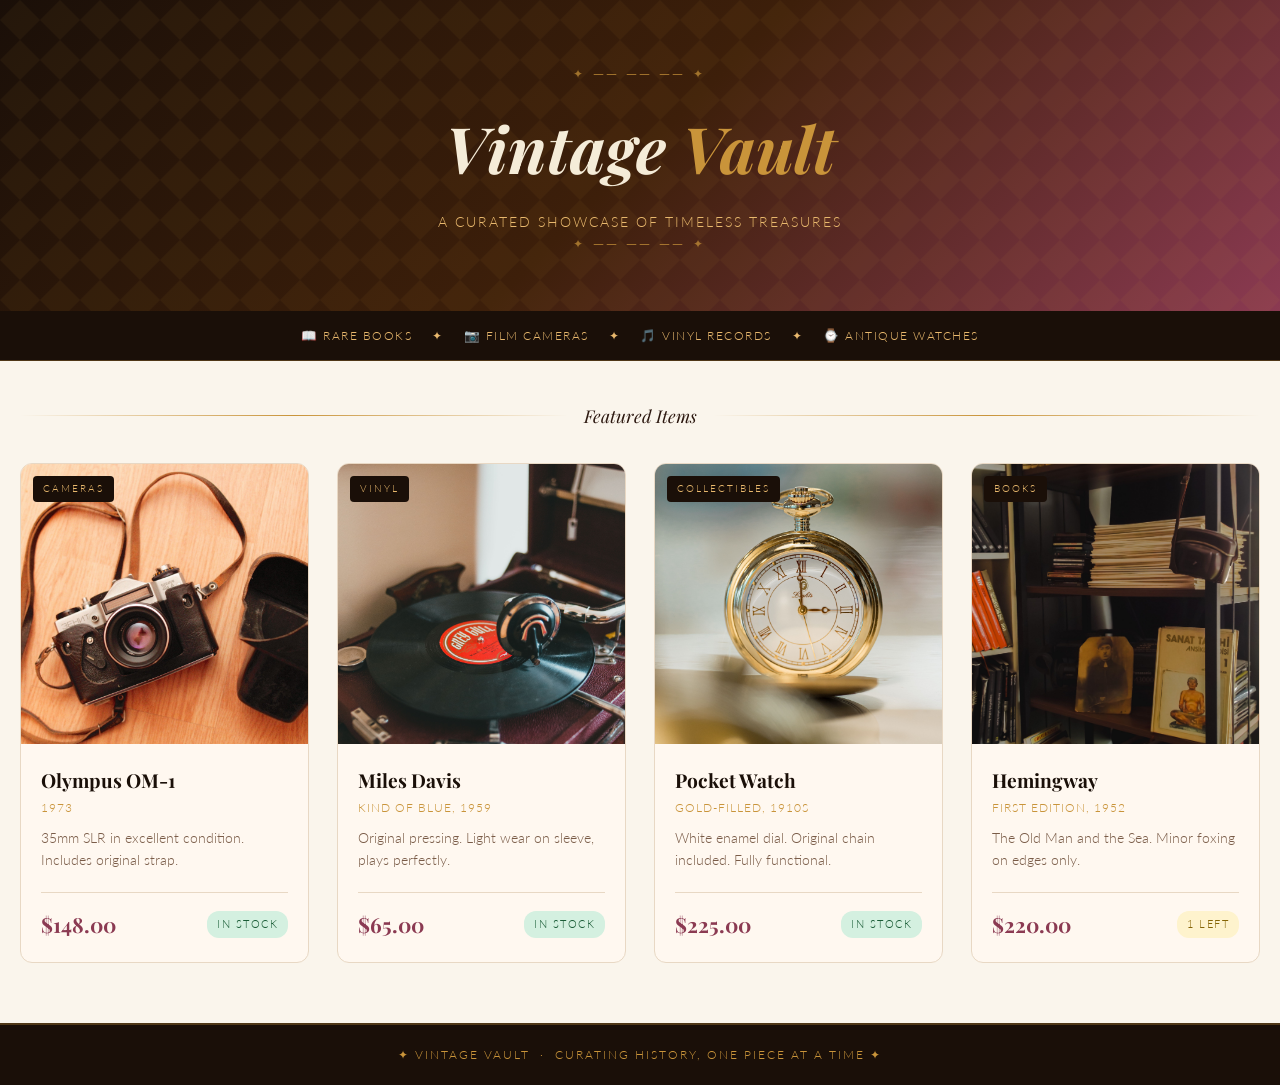
==== docs/vintage_site/index.html @ a8219ee0 "add changes made in the docs folder for github pages" ====
<!DOCTYPE html>
<html lang="en">
<head>
<meta charset="UTF-8">
<meta name="viewport" content="width=device-width, initial-scale=1.0">
<title>Vintage Vault — Curated Collection</title>
<link href="https://fonts.googleapis.com/css2?family=Playfair+Display:ital,wght@0,400;0,700;1,400&family=Lato:wght@300;400;700&display=swap" rel="stylesheet">
<link rel="stylesheet" href="css/style.css">
</head>
<body>

<!-- HEADER -->
<header class="showcase-header">
    <div class="header-ornament">✦ ── ── ── ✦</div>
    <h1>Vintage <span>Vault</span></h1>
    <p>A curated showcase of timeless treasures</p>
    <div class="header-ornament">✦ ── ── ── ✦</div>
</header>

<!-- INTRO BAND -->
<div class="intro-band">
    <span>📖 Rare Books</span>
    <span>✦</span>
    <span>📷 Film Cameras</span>
    <span>✦</span>
    <span>🎵 Vinyl Records</span>
    <span>✦</span>
    <span>⌚ Antique Watches</span>
</div>

<!-- PRODUCT GRID -->
<main class="showcase-wrapper">

    <div class="section-title">
        <span class="line"></span>
        <span class="label">Featured Items</span>
        <span class="line"></span>
    </div>

    <div class="product-grid">

        <article class="product-card">
            <div class="product-img-wrap">
                <img src="images/camera.jpg"
                     alt="Olympus OM-1 vintage camera 1973"
                     class="product-img">
                <div class="product-overlay">
                    <a href="camera.html" class="overlay-text">View Item</a>
                          </div>
                <span class="product-tag">Cameras</span>
            </div>
            <div class="product-body">
                <h2 class="product-name">Olympus OM-1</h2>
                <p class="product-year">1973</p>
                <p class="product-desc">
                    35mm SLR in excellent condition.
                    Includes original strap.
                </p>
                <div class="product-footer">
                    <span class="product-price">$148.00</span>
                    <span class="product-stock in-stock">In Stock</span>
                </div>
            </div>
        </article>

        <article class="product-card">
            <div class="product-img-wrap">
                <img src="images/vinyl.jpg"
                     alt="Miles Davis Kind of Blue vinyl record"
                     class="product-img">
                <div class="product-overlay">
                    <a href="vinyl.html" class="overlay-text">View Item</a>
                              </div>
                <span class="product-tag">Vinyl</span>
            </div>
            <div class="product-body">
                <h2 class="product-name">Miles Davis</h2>
                <p class="product-year">Kind of Blue, 1959</p>
                <p class="product-desc">
                    Original pressing. Light wear on
                    sleeve, plays perfectly.
                </p>
                <div class="product-footer">
                    <span class="product-price">$65.00</span>
                    <span class="product-stock in-stock">In Stock</span>
                </div>
            </div>
        </article>

        <article class="product-card">
            <div class="product-img-wrap">
                <img src="images/watch.jpg"
                     alt="Antique gold pocket watch 1910s"
                     class="product-img">
                <div class="product-overlay">
                    <a href="watch.html" class="overlay-text">View Item</a>
</div>
                <span class="product-tag">Collectibles</span>
            </div>
            <div class="product-body">
                <h2 class="product-name">Pocket Watch</h2>
                <p class="product-year">Gold-filled, 1910s</p>
                <p class="product-desc">
                    White enamel dial. Original chain
                    included. Fully functional.
                </p>
                <div class="product-footer">
                    <span class="product-price">$225.00</span>
                    <span class="product-stock in-stock">In Stock</span>
                </div>
            </div>
        </article>

        <article class="product-card">
            <div class="product-img-wrap">
                <img src="images/book.jpg"
                     alt="Hemingway Old Man and the Sea first edition"
                     class="product-img">
                <div class="product-overlay">
                     <a href="book.html" class="overlay-text">View Item</a>
</div>
                <span class="product-tag">Books</span>
            </div>
            <div class="product-body">
                <h2 class="product-name">Hemingway</h2>
                <p class="product-year">First Edition, 1952</p>
                <p class="product-desc">
                    The Old Man and the Sea.
                    Minor foxing on edges only.
                </p>
                <div class="product-footer">
                    <span class="product-price">$220.00</span>
                    <span class="product-stock low-stock">1 Left</span>
                </div>
            </div>
        </article>

    </div>

</main>

<!-- FOOTER -->
<footer class="showcase-footer">
    <p>✦ Vintage Vault &nbsp;·&nbsp; Curating history, one piece at a time ✦</p>
</footer>

</body>
</html>
---- docs/vintage_site/css/style.css ----
/* ═══════════════════════════════════════════════
   TASK 2 — RESPONSIVE PRODUCT SHOWCASE
   Mobile-first. Breakpoints at 768px and 1024px.
   CSS Grid for product layout.
═══════════════════════════════════════════════ */

:root {
    --cream:    #faf5ec;
    --dark:     #1a0f08;
    --gold:     #c9943a;
    --gold2:    #e8b86d;
    --rose:     #8b3a52;
    --teal:     #2d6a6a;
    --text:     #2c1810;
    --muted:    #7a5c48;
    --card-bg:  #fff8f0;
    --border:   #e8d8c4;
}

*, *::before, *::after { box-sizing: border-box; margin: 0; padding: 0; }

body {
    background: var(--cream);
    color: var(--text);
    font-family: 'Lato', sans-serif;
    font-weight: 300;
    line-height: 1.7;
}

h1, h2 { font-family: 'Playfair Display', serif; }

/* ── HEADER ── */
.showcase-header {
    background: linear-gradient(
        135deg,
        #1a0f08 0%,
        #3d1f0a 50%,
        #8b3a52 100%
    );
    text-align: center;
    padding: 48px 24px 40px;
    position: relative;
    overflow: hidden;
}

.showcase-header::before {
    content: '';
    position: absolute;
    inset: 0;
    background: url("data:image/svg+xml,%3Csvg width='40' height='40' viewBox='0 0 40 40' xmlns='http://www.w3.org/2000/svg'%3E%3Cg fill='%23c9943a' fill-opacity='0.06'%3E%3Cpath d='M20 0L40 20L20 40L0 20z'/%3E%3C/g%3E%3C/svg%3E");
    pointer-events: none;
}

.showcase-header h1 {
    font-size: 2.6rem;
    color: #f5ecd8;
    font-style: italic;
    margin: 10px 0 8px;
    position: relative;
}

.showcase-header h1 span { color: var(--gold); }

.showcase-header p {
    color: var(--gold2);
    font-size: 0.85rem;
    letter-spacing: 2px;
    text-transform: uppercase;
    position: relative;
}

.header-ornament {
    color: var(--gold);
    font-size: 0.75rem;
    letter-spacing: 4px;
    opacity: 0.7;
    position: relative;
}

/* ── INTRO BAND ── */
.intro-band {
    background: var(--dark);
    display: flex;
    align-items: center;
    justify-content: center;
    flex-wrap: wrap;
    gap: 12px 20px;
    padding: 14px 24px;
    font-size: 0.78rem;
    letter-spacing: 1.5px;
    color: var(--gold2);
    text-transform: uppercase;
    border-bottom: 1px solid rgba(201,148,58,0.3);
}

/* ── WRAPPER ── */
.showcase-wrapper {
    max-width: 1280px;
    margin: 0 auto;
    padding: 40px 20px 60px;
}

/* ── SECTION TITLE ── */
.section-title {
    display: flex;
    align-items: center;
    gap: 16px;
    margin-bottom: 32px;
}

.section-title .line {
    flex: 1;
    height: 1px;
    background: linear-gradient(90deg, transparent, var(--gold), transparent);
}

.section-title .label {
    font-family: 'Playfair Display', serif;
    font-style: italic;
    font-size: 1.1rem;
    color: var(--text);
    white-space: nowrap;
}

/* ── PRODUCT GRID — Mobile: 1 column ── */
.product-grid {
    display: grid;
    grid-template-columns: 1fr;
    gap: 24px;
}

/* ── PRODUCT CARD ── */
.product-card {
    background: var(--card-bg);
    border: 1px solid var(--border);
    border-radius: 12px;
    overflow: hidden;
    transition: transform 0.3s ease, box-shadow 0.3s ease;
    position: relative;
}

.product-card:hover {
    transform: translateY(-6px);
    box-shadow:
        0 12px 40px rgba(139,58,82,0.15),
        0 4px 12px rgba(0,0,0,0.08);
}

/* Image container with hover overlay */
.product-img-wrap {
    position: relative;
    overflow: hidden;
}

.product-img {
    width: 100%;
    height: 240px;
    object-fit: cover;
    display: block;
    transition: transform 0.5s ease;
}

.product-card:hover .product-img {
    transform: scale(1.06);
}

.product-overlay {
    position: absolute;
    inset: 0;
    background: rgba(26,15,8,0.55);
    display: flex;
    align-items: center;
    justify-content: center;
    opacity: 0;
    transition: opacity 0.3s ease;
}

.product-card:hover .product-overlay { opacity: 1; }

.overlay-text {
    color: var(--gold2);
    font-size: 0.78rem;
    letter-spacing: 3px;
    text-transform: uppercase;
    border: 1px solid var(--gold);
    padding: 8px 20px;
    border-radius: 20px;
}

/* Category tag */
.product-tag {
    position: absolute;
    top: 12px;
    left: 12px;
    background: var(--dark);
    color: var(--gold2);
    font-size: 0.65rem;
    letter-spacing: 2px;
    text-transform: uppercase;
    padding: 4px 10px;
    border-radius: 4px;
    z-index: 2;
}

/* Card body */
.product-body { padding: 20px; }

.product-name {
    font-size: 1.2rem;
    color: var(--dark);
    margin-bottom: 2px;
}

.product-year {
    font-size: 0.72rem;
    color: var(--gold);
    letter-spacing: 1px;
    text-transform: uppercase;
    margin-bottom: 10px;
}

.product-desc {
    font-size: 0.85rem;
    color: var(--muted);
    line-height: 1.6;
    margin-bottom: 16px;
    min-height: 48px;
}

.product-footer {
    display: flex;
    align-items: center;
    justify-content: space-between;
    border-top: 1px solid var(--border);
    padding-top: 14px;
}

.product-price {
    font-family: 'Playfair Display', serif;
    font-size: 1.3rem;
    color: var(--rose);
    font-weight: 700;
}

.product-stock {
    font-size: 0.68rem;
    letter-spacing: 1.5px;
    text-transform: uppercase;
    padding: 4px 10px;
    border-radius: 12px;
}

.in-stock  { background: #d4f0e0; color: #1a5c36; }
.low-stock { background: #fef3cd; color: #856404; }

/* ── FOOTER ── */
.showcase-footer {
    background: var(--dark);
    text-align: center;
    padding: 20px;
    font-size: 0.72rem;
    letter-spacing: 2px;
    color: var(--gold);
    text-transform: uppercase;
    border-top: 2px solid rgba(201,148,58,0.3);
}

/* ════════════════════════════════════
   BREAKPOINT 1 — TABLET — 768px
   2 columns
════════════════════════════════════ */
@media (min-width: 768px) {

    .showcase-header h1 { font-size: 3.4rem; }

    .product-grid {
        grid-template-columns: repeat(2, 1fr);
    }

    .product-img { height: 260px; }
}

/* ════════════════════════════════════
   BREAKPOINT 2 — DESKTOP — 1024px
   4 columns
════════════════════════════════════ */
@media (min-width: 1024px) {

    .showcase-header { padding: 64px 24px 56px; }
    .showcase-header h1 { font-size: 4rem; }

    .product-grid {
        grid-template-columns: repeat(4, 1fr);
        gap: 28px;
    }

    .product-img { height: 280px; }
}
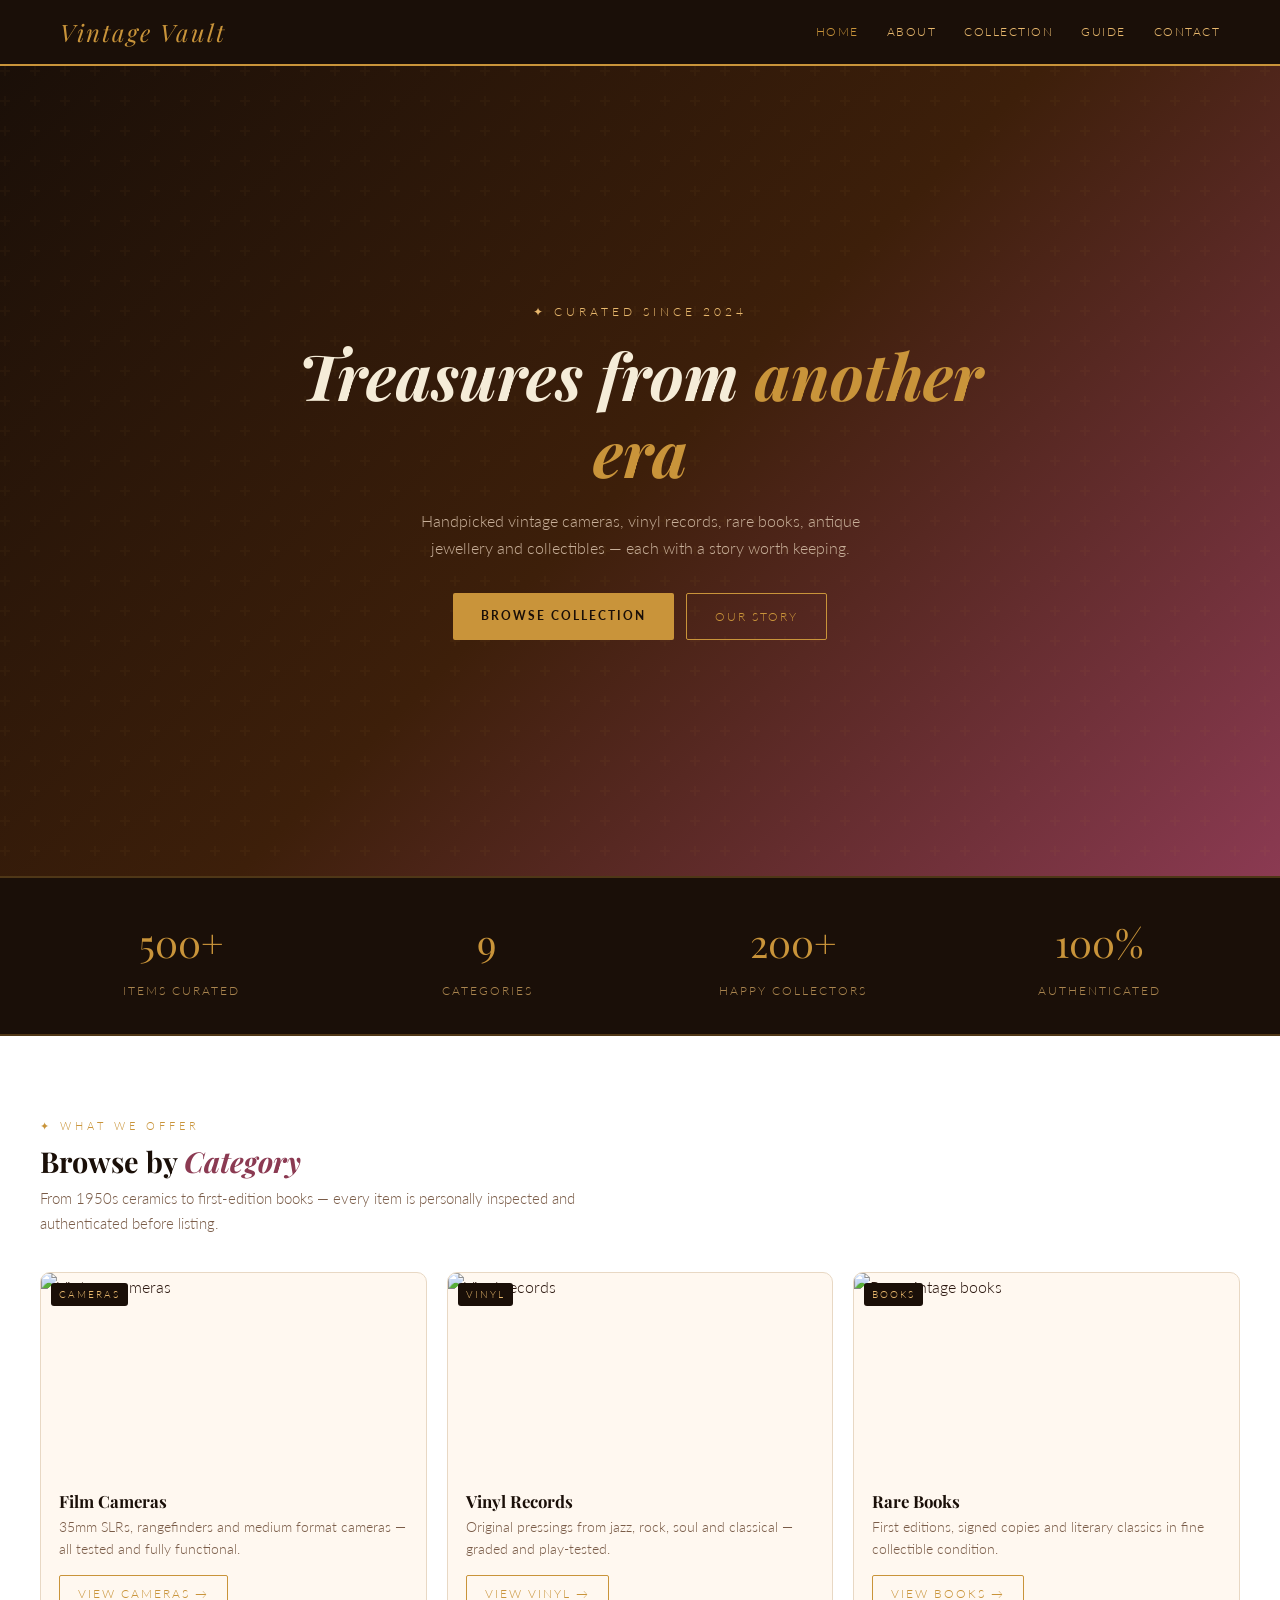
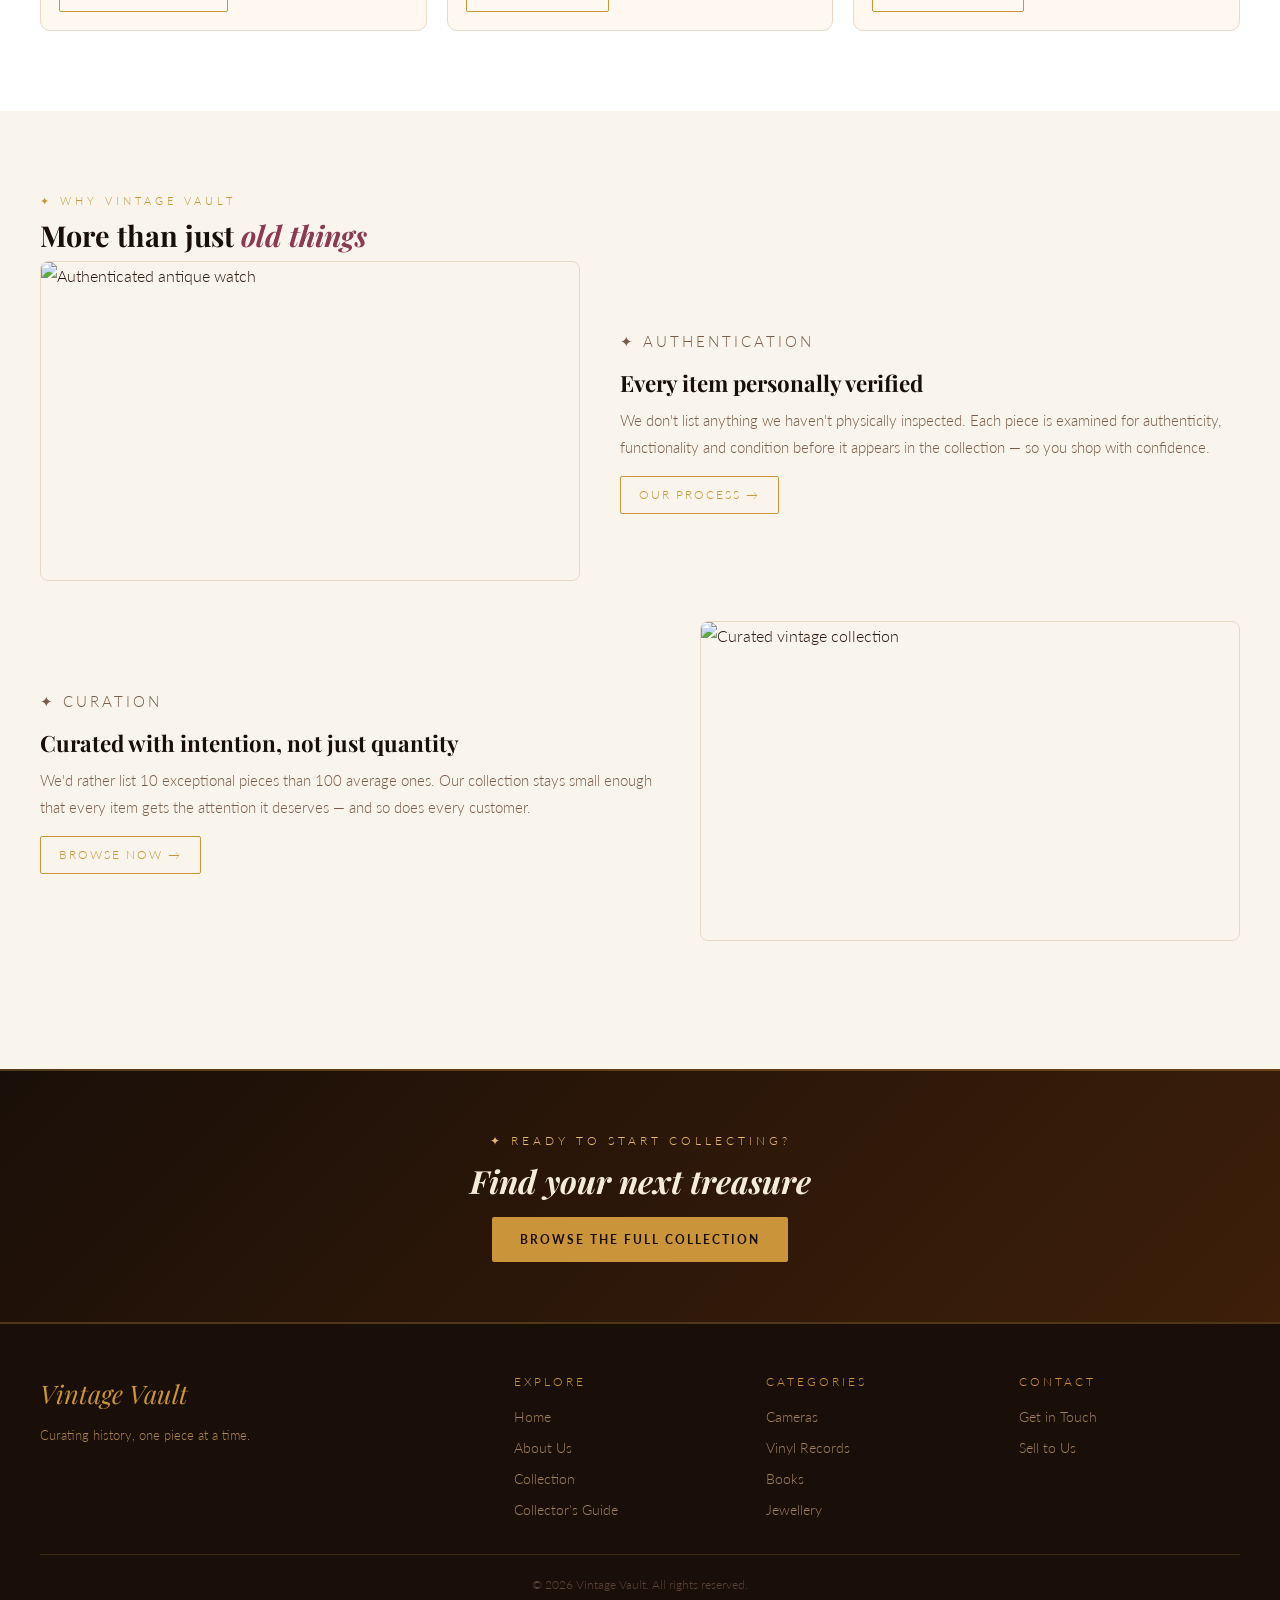
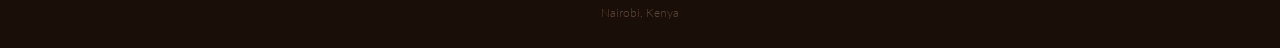
==== commit 80cf367d: "add changes made in the docs folder for github pages" ====
--- a/docs/vintage_site/index.html
+++ b/docs/vintage_site/index.html
@@ -3,146 +3,264 @@
 <head>
 <meta charset="UTF-8">
 <meta name="viewport" content="width=device-width, initial-scale=1.0">
-<title>Vintage Vault — Curated Collection</title>
+<title>Vintage Vault — Curated Since 2024</title>
 <link href="https://fonts.googleapis.com/css2?family=Playfair+Display:ital,wght@0,400;0,700;1,400&family=Lato:wght@300;400;700&display=swap" rel="stylesheet">
 <link rel="stylesheet" href="css/style.css">
 </head>
 <body>
 
-<!-- HEADER -->
-<header class="showcase-header">
-    <div class="header-ornament">✦ ── ── ── ✦</div>
-    <h1>Vintage <span>Vault</span></h1>
-    <p>A curated showcase of timeless treasures</p>
-    <div class="header-ornament">✦ ── ── ── ✦</div>
+<!-- NAVBAR -->
+<nav class="navbar">
+    <div class="nav-inner">
+        <a href="index.html" class="nav-logo">Vintage Vault</a>
+        <button class="nav-toggle" id="navToggle" aria-label="Menu">
+            <span></span><span></span><span></span>
+        </button>
+        <div class="nav-menu" id="navMenu">
+            <a href="index.html" class="active">Home</a>
+            <a href="about.html">About</a>
+            <a href="products.html">Collection</a>
+            <a href="training.html">Guide</a>
+            <a href="contact.html">Contact</a>
+        </div>
+    </div>
+</nav>
+
+<!-- HERO -->
+<header class="hero">
+    <div class="hero-content">
+        <p class="hero-eyebrow">✦ Curated Since 2024</p>
+        <h1>Treasures from <span>another era</span></h1>
+        <p class="hero-sub">
+            Handpicked vintage cameras, vinyl records, rare books,
+            antique jewellery and collectibles — each with a story
+            worth keeping.
+        </p>
+        <div class="hero-btns">
+            <a href="products.html" class="btn-primary">
+                Browse Collection
+            </a>
+            <a href="about.html" class="btn-outline">
+                Our Story
+            </a>
+        </div>
+    </div>
 </header>
 
-<!-- INTRO BAND -->
-<div class="intro-band">
-    <span>📖 Rare Books</span>
-    <span>✦</span>
-    <span>📷 Film Cameras</span>
-    <span>✦</span>
-    <span>🎵 Vinyl Records</span>
-    <span>✦</span>
-    <span>⌚ Antique Watches</span>
+<!-- STATS BAND -->
+<div class="stats-band">
+    <div class="stats-grid">
+        <div>
+            <span class="stat-number">500+</span>
+            <span class="stat-label">Items Curated</span>
+        </div>
+        <div>
+            <span class="stat-number">9</span>
+            <span class="stat-label">Categories</span>
+        </div>
+        <div>
+            <span class="stat-number">200+</span>
+            <span class="stat-label">Happy Collectors</span>
+        </div>
+        <div>
+            <span class="stat-number">100%</span>
+            <span class="stat-label">Authenticated</span>
+        </div>
+    </div>
 </div>
 
-<!-- PRODUCT GRID -->
-<main class="showcase-wrapper">
-
-    <div class="section-title">
-        <span class="line"></span>
-        <span class="label">Featured Items</span>
-        <span class="line"></span>
-    </div>
-
-    <div class="product-grid">
-
-        <article class="product-card">
-            <div class="product-img-wrap">
-                <img src="images/camera.jpg"
-                     alt="Olympus OM-1 vintage camera 1973"
-                     class="product-img">
-                <div class="product-overlay">
-                    <a href="camera.html" class="overlay-text">View Item</a>
-                          </div>
-                <span class="product-tag">Cameras</span>
-            </div>
-            <div class="product-body">
-                <h2 class="product-name">Olympus OM-1</h2>
-                <p class="product-year">1973</p>
-                <p class="product-desc">
-                    35mm SLR in excellent condition.
-                    Includes original strap.
+<!-- FEATURED CATEGORIES -->
+<section class="section" style="background:white;">
+    <div class="section-inner">
+        <div class="section-label">✦ What We Offer</div>
+        <h2 class="section-title">
+            Browse by <em>Category</em>
+        </h2>
+        <p class="section-sub">
+            From 1950s ceramics to first-edition books — every item
+            is personally inspected and authenticated before listing.
+        </p>
+
+        <div class="card-grid">
+            <div class="card">
+                <div class="card-img-wrap">
+                    <img src="../task2_showcase/images/camera.jpg"
+                         alt="Vintage cameras" class="card-img">
+                    <span class="card-tag">Cameras</span>
+                </div>
+                <div class="card-body">
+                    <h3 class="card-title">Film Cameras</h3>
+                    <p class="card-text">
+                        35mm SLRs, rangefinders and medium format
+                        cameras — all tested and fully functional.
+                    </p>
+                    <a href="products.html" class="btn-outline"
+                       style="font-size:0.72rem; padding:8px 18px;">
+                        View Cameras →
+                    </a>
+                </div>
+            </div>
+
+            <div class="card">
+                <div class="card-img-wrap">
+                    <img src="../task2_showcase/images/vinyl.jpg"
+                         alt="Vinyl records" class="card-img">
+                    <span class="card-tag">Vinyl</span>
+                </div>
+                <div class="card-body">
+                    <h3 class="card-title">Vinyl Records</h3>
+                    <p class="card-text">
+                        Original pressings from jazz, rock, soul and
+                        classical — graded and play-tested.
+                    </p>
+                    <a href="products.html" class="btn-outline"
+                       style="font-size:0.72rem; padding:8px 18px;">
+                        View Vinyl →
+                    </a>
+                </div>
+            </div>
+
+            <div class="card">
+                <div class="card-img-wrap">
+                    <img src="../task2_showcase/images/book.jpg"
+                         alt="Rare vintage books" class="card-img">
+                    <span class="card-tag">Books</span>
+                </div>
+                <div class="card-body">
+                    <h3 class="card-title">Rare Books</h3>
+                    <p class="card-text">
+                        First editions, signed copies and literary
+                        classics in fine collectible condition.
+                    </p>
+                    <a href="products.html" class="btn-outline"
+                       style="font-size:0.72rem; padding:8px 18px;">
+                        View Books →
+                    </a>
+                </div>
+            </div>
+        </div>
+    </div>
+</section>
+
+<!-- WHY US -->
+<section class="section">
+    <div class="section-inner">
+        <div class="section-label">✦ Why Vintage Vault</div>
+        <h2 class="section-title">
+            More than just <em>old things</em>
+        </h2>
+
+        <div class="feature-row">
+            <div class="feature">
+                <img src="../task2_showcase/images/watch.jpg"
+                     alt="Authenticated antique watch"
+                     class="feature-img">
+                <div>
+                    <p class="feature-label">✦ Authentication</p>
+                    <h3>Every item personally verified</h3>
+                    <p>
+                        We don't list anything we haven't physically
+                        inspected. Each piece is examined for
+                        authenticity, functionality and condition
+                        before it appears in the collection — so you
+                        shop with confidence.
+                    </p>
+                    <a href="about.html" class="btn-outline"
+                       style="font-size:0.72rem; padding:8px 18px;">
+                        Our Process →
+                    </a>
+                </div>
+            </div>
+
+            <div class="feature reverse">
+                <img src="../task2_showcase/images/camera.jpg"
+                     alt="Curated vintage collection"
+                     class="feature-img">
+                <div>
+                    <p class="feature-label">✦ Curation</p>
+                    <h3>Curated with intention, not just quantity</h3>
+                    <p>
+                        We'd rather list 10 exceptional pieces than
+                        100 average ones. Our collection stays small
+                        enough that every item gets the attention it
+                        deserves — and so does every customer.
+                    </p>
+                    <a href="products.html" class="btn-outline"
+                       style="font-size:0.72rem; padding:8px 18px;">
+                        Browse Now →
+                    </a>
+                </div>
+            </div>
+        </div>
+    </div>
+</section>
+
+<!-- CTA BAND -->
+<div style="background:linear-gradient(135deg,var(--dark),#3d1f0a);
+            padding:60px 24px; text-align:center;
+            border-top:2px solid rgba(201,148,58,0.3);">
+    <p style="font-size:0.72rem; letter-spacing:4px;
+              text-transform:uppercase; color:var(--gold2);
+              margin-bottom:12px;">✦ Ready to start collecting?</p>
+    <h2 style="font-family:'Playfair Display',serif; font-style:italic;
+               font-size:2rem; color:#f5ecd8; margin-bottom:16px;">
+        Find your next treasure
+    </h2>
+    <a href="products.html" class="btn-primary">
+        Browse the Full Collection
+    </a>
+</div>
+
+<!-- FOOTER -->
+<footer class="footer">
+    <div class="footer-inner">
+        <div class="footer-grid">
+            <div>
+                <div class="footer-logo">Vintage Vault</div>
+                <p class="footer-tagline">
+                    Curating history, one piece at a time.
                 </p>
-                <div class="product-footer">
-                    <span class="product-price">$148.00</span>
-                    <span class="product-stock in-stock">In Stock</span>
-                </div>
-            </div>
-        </article>
-
-        <article class="product-card">
-            <div class="product-img-wrap">
-                <img src="images/vinyl.jpg"
-                     alt="Miles Davis Kind of Blue vinyl record"
-                     class="product-img">
-                <div class="product-overlay">
-                    <a href="vinyl.html" class="overlay-text">View Item</a>
-                              </div>
-                <span class="product-tag">Vinyl</span>
-            </div>
-            <div class="product-body">
-                <h2 class="product-name">Miles Davis</h2>
-                <p class="product-year">Kind of Blue, 1959</p>
-                <p class="product-desc">
-                    Original pressing. Light wear on
-                    sleeve, plays perfectly.
-                </p>
-                <div class="product-footer">
-                    <span class="product-price">$65.00</span>
-                    <span class="product-stock in-stock">In Stock</span>
-                </div>
-            </div>
-        </article>
-
-        <article class="product-card">
-            <div class="product-img-wrap">
-                <img src="images/watch.jpg"
-                     alt="Antique gold pocket watch 1910s"
-                     class="product-img">
-                <div class="product-overlay">
-                    <a href="watch.html" class="overlay-text">View Item</a>
-</div>
-                <span class="product-tag">Collectibles</span>
-            </div>
-            <div class="product-body">
-                <h2 class="product-name">Pocket Watch</h2>
-                <p class="product-year">Gold-filled, 1910s</p>
-                <p class="product-desc">
-                    White enamel dial. Original chain
-                    included. Fully functional.
-                </p>
-                <div class="product-footer">
-                    <span class="product-price">$225.00</span>
-                    <span class="product-stock in-stock">In Stock</span>
-                </div>
-            </div>
-        </article>
-
-        <article class="product-card">
-            <div class="product-img-wrap">
-                <img src="images/book.jpg"
-                     alt="Hemingway Old Man and the Sea first edition"
-                     class="product-img">
-                <div class="product-overlay">
-                     <a href="book.html" class="overlay-text">View Item</a>
-</div>
-                <span class="product-tag">Books</span>
-            </div>
-            <div class="product-body">
-                <h2 class="product-name">Hemingway</h2>
-                <p class="product-year">First Edition, 1952</p>
-                <p class="product-desc">
-                    The Old Man and the Sea.
-                    Minor foxing on edges only.
-                </p>
-                <div class="product-footer">
-                    <span class="product-price">$220.00</span>
-                    <span class="product-stock low-stock">1 Left</span>
-                </div>
-            </div>
-        </article>
-
-    </div>
-
-</main>
-
-<!-- FOOTER -->
-<footer class="showcase-footer">
-    <p>✦ Vintage Vault &nbsp;·&nbsp; Curating history, one piece at a time ✦</p>
+            </div>
+            <div>
+                <div class="footer-heading">Explore</div>
+                <div class="footer-links">
+                    <a href="index.html">Home</a>
+                    <a href="about.html">About Us</a>
+                    <a href="products.html">Collection</a>
+                    <a href="training.html">Collector's Guide</a>
+                </div>
+            </div>
+            <div>
+                <div class="footer-heading">Categories</div>
+                <div class="footer-links">
+                    <a href="products.html">Cameras</a>
+                    <a href="products.html">Vinyl Records</a>
+                    <a href="products.html">Books</a>
+                    <a href="products.html">Jewellery</a>
+                </div>
+            </div>
+            <div>
+                <div class="footer-heading">Contact</div>
+                <div class="footer-links">
+                    <a href="contact.html">Get in Touch</a>
+                    <a href="contact.html">Sell to Us</a>
+                </div>
+            </div>
+        </div>
+        <div class="footer-bottom">
+            <span>
+                &copy; 2026 Vintage Vault. All rights reserved.
+            </span>
+            <span>Nairobi, Kenya</span>
+        </div>
+    </div>
 </footer>
+
+<script>
+const toggle = document.getElementById('navToggle');
+const menu   = document.getElementById('navMenu');
+toggle.addEventListener('click', () => menu.classList.toggle('open'));
+</script>
 
 </body>
 </html>
--- a/docs/vintage_site/css/style.css
+++ b/docs/vintage_site/css/style.css
@@ -1,14 +1,16 @@
 /* ═══════════════════════════════════════════════
-   TASK 2 — RESPONSIVE PRODUCT SHOWCASE
-   Mobile-first. Breakpoints at 768px and 1024px.
-   CSS Grid for product layout.
+   VINTAGE VAULT — Responsive Business Site
+   Week 8 — CSS Grid, Flexbox, Media Queries
+   Mobile-first approach
 ═══════════════════════════════════════════════ */
 
 :root {
     --cream:    #faf5ec;
-    --dark:     #1a0f08;
+    --parchment:#ede4d3;
     --gold:     #c9943a;
     --gold2:    #e8b86d;
+    --brown:    #7a5230;
+    --dark:     #1a0f08;
     --rose:     #8b3a52;
     --teal:     #2d6a6a;
     --text:     #2c1810;
@@ -17,7 +19,13 @@
     --border:   #e8d8c4;
 }
 
-*, *::before, *::after { box-sizing: border-box; margin: 0; padding: 0; }
+*, *::before, *::after {
+    box-sizing: border-box;
+    margin: 0;
+    padding: 0;
+}
+
+html { scroll-behavior: smooth; }
 
 body {
     background: var(--cream);
@@ -27,272 +35,782 @@
     line-height: 1.7;
 }
 
-h1, h2 { font-family: 'Playfair Display', serif; }
-
-/* ── HEADER ── */
-.showcase-header {
+h1, h2, h3, h4 {
+    font-family: 'Playfair Display', serif;
+    line-height: 1.2;
+}
+
+a { color: var(--brown); text-decoration: none; }
+a:hover { color: var(--dark); }
+
+img {
+    max-width: 100%;
+    height: auto;
+    display: block;
+}
+
+/* ── NAVBAR ── */
+.navbar {
+    background: var(--dark);
+    border-bottom: 2px solid var(--gold);
+    position: sticky;
+    top: 0;
+    z-index: 100;
+}
+
+.nav-inner {
+    max-width: 1200px;
+    margin: 0 auto;
+    padding: 0 20px;
+    display: flex;
+    align-items: center;
+    justify-content: space-between;
+    height: 64px;
+}
+
+.nav-logo {
+    font-family: 'Playfair Display', serif;
+    font-style: italic;
+    font-size: 1.5rem;
+    color: var(--gold) !important;
+    letter-spacing: 2px;
+}
+
+/* Mobile hamburger */
+.nav-toggle {
+    display: flex;
+    flex-direction: column;
+    gap: 5px;
+    cursor: pointer;
+    background: none;
+    border: none;
+    padding: 4px;
+}
+
+.nav-toggle span {
+    display: block;
+    width: 24px;
+    height: 2px;
+    background: var(--gold);
+    transition: all 0.3s;
+}
+
+.nav-menu {
+    display: none;
+    flex-direction: column;
+    background: var(--dark);
+    padding: 16px 20px 20px;
+    border-top: 1px solid rgba(201,148,58,0.2);
+}
+
+.nav-menu.open { display: flex; }
+
+.nav-menu a {
+    color: var(--gold2);
+    font-size: 0.82rem;
+    letter-spacing: 1.5px;
+    text-transform: uppercase;
+    padding: 10px 0;
+    border-bottom: 1px solid rgba(201,148,58,0.1);
+    transition: color 0.2s;
+}
+
+.nav-menu a:hover { color: #fff; }
+.nav-menu a.active { color: var(--gold); }
+
+/* ── HERO ── */
+.hero {
     background: linear-gradient(
         135deg,
-        #1a0f08 0%,
+        var(--dark) 0%,
         #3d1f0a 50%,
-        #8b3a52 100%
+        var(--rose) 100%
     );
+    min-height: 80vh;
+    display: flex;
+    align-items: center;
+    justify-content: center;
     text-align: center;
-    padding: 48px 24px 40px;
+    padding: 60px 24px;
     position: relative;
     overflow: hidden;
 }
 
-.showcase-header::before {
+.hero::before {
     content: '';
     position: absolute;
     inset: 0;
-    background: url("data:image/svg+xml,%3Csvg width='40' height='40' viewBox='0 0 40 40' xmlns='http://www.w3.org/2000/svg'%3E%3Cg fill='%23c9943a' fill-opacity='0.06'%3E%3Cpath d='M20 0L40 20L20 40L0 20z'/%3E%3C/g%3E%3C/svg%3E");
+    background: url("data:image/svg+xml,%3Csvg width='60' height='60' viewBox='0 0 60 60' xmlns='http://www.w3.org/2000/svg'%3E%3Cg fill='none' fill-rule='evenodd'%3E%3Cg fill='%23c9943a' fill-opacity='0.04'%3E%3Cpath d='M36 34v-4h-2v4h-4v2h4v4h2v-4h4v-2h-4zm0-30V0h-2v4h-4v2h4v4h2V6h4V4h-4zM6 34v-4H4v4H0v2h4v4h2v-4h4v-2H6zM6 4V0H4v4H0v2h4v4h2V6h4V4H6z'/%3E%3C/g%3E%3C/g%3E%3C/svg%3E");
     pointer-events: none;
 }
 
-.showcase-header h1 {
-    font-size: 2.6rem;
+.hero-content { position: relative; z-index: 1; max-width: 700px; }
+
+.hero-eyebrow {
+    font-size: 0.72rem;
+    letter-spacing: 4px;
+    text-transform: uppercase;
+    color: var(--gold2);
+    margin-bottom: 16px;
+}
+
+.hero h1 {
+    font-size: 2.4rem;
     color: #f5ecd8;
     font-style: italic;
-    margin: 10px 0 8px;
-    position: relative;
-}
-
-.showcase-header h1 span { color: var(--gold); }
-
-.showcase-header p {
-    color: var(--gold2);
-    font-size: 0.85rem;
-    letter-spacing: 2px;
-    text-transform: uppercase;
-    position: relative;
-}
-
-.header-ornament {
-    color: var(--gold);
-    font-size: 0.75rem;
-    letter-spacing: 4px;
-    opacity: 0.7;
-    position: relative;
-}
-
-/* ── INTRO BAND ── */
-.intro-band {
-    background: var(--dark);
-    display: flex;
-    align-items: center;
+    margin-bottom: 16px;
+}
+
+.hero h1 span { color: var(--gold); }
+
+.hero-sub {
+    color: #c8b09a;
+    font-size: 1rem;
+    margin-bottom: 32px;
+    max-width: 500px;
+    margin-left: auto;
+    margin-right: auto;
+}
+
+.hero-btns {
+    display: flex;
+    gap: 12px;
     justify-content: center;
     flex-wrap: wrap;
-    gap: 12px 20px;
-    padding: 14px 24px;
+}
+
+.btn-primary {
+    background: var(--gold);
+    color: var(--dark);
+    padding: 12px 28px;
     font-size: 0.78rem;
-    letter-spacing: 1.5px;
-    color: var(--gold2);
-    text-transform: uppercase;
-    border-bottom: 1px solid rgba(201,148,58,0.3);
-}
-
-/* ── WRAPPER ── */
-.showcase-wrapper {
-    max-width: 1280px;
+    letter-spacing: 2px;
+    text-transform: uppercase;
+    font-weight: 700;
+    border-radius: 2px;
+    transition: all 0.2s;
+    text-decoration: none;
+    display: inline-block;
+}
+
+.btn-primary:hover {
+    background: var(--gold2);
+    color: var(--dark);
+    transform: translateY(-2px);
+}
+
+.btn-outline {
+    border: 1.5px solid var(--gold);
+    color: var(--gold);
+    padding: 12px 28px;
+    font-size: 0.78rem;
+    letter-spacing: 2px;
+    text-transform: uppercase;
+    border-radius: 2px;
+    transition: all 0.2s;
+    text-decoration: none;
+    display: inline-block;
+}
+
+.btn-outline:hover {
+    background: var(--gold);
+    color: var(--dark);
+    transform: translateY(-2px);
+}
+
+/* ── SECTION ── */
+.section {
+    padding: 60px 24px;
+}
+
+.section-inner {
+    max-width: 1200px;
     margin: 0 auto;
-    padding: 40px 20px 60px;
-}
-
-/* ── SECTION TITLE ── */
+}
+
+.section-label {
+    font-size: 0.7rem;
+    letter-spacing: 4px;
+    text-transform: uppercase;
+    color: var(--gold);
+    margin-bottom: 8px;
+}
+
 .section-title {
+    font-size: 1.8rem;
+    color: var(--dark);
+    margin-bottom: 8px;
+}
+
+.section-title em { color: var(--rose); font-style: italic; }
+
+.section-sub {
+    color: var(--muted);
+    font-size: 0.92rem;
+    margin-bottom: 36px;
+    max-width: 560px;
+}
+
+.divider {
     display: flex;
     align-items: center;
     gap: 16px;
-    margin-bottom: 32px;
-}
-
-.section-title .line {
+    margin-bottom: 36px;
+}
+
+.divider .line {
     flex: 1;
     height: 1px;
     background: linear-gradient(90deg, transparent, var(--gold), transparent);
 }
 
-.section-title .label {
+.divider .ornament {
+    color: var(--gold);
+    font-size: 0.8rem;
+    letter-spacing: 3px;
+}
+
+/* ── STATS BAND ── */
+.stats-band {
+    background: var(--dark);
+    border-top: 2px solid rgba(201,148,58,0.3);
+    border-bottom: 2px solid rgba(201,148,58,0.3);
+    padding: 32px 24px;
+}
+
+.stats-grid {
+    max-width: 1200px;
+    margin: 0 auto;
+    display: grid;
+    grid-template-columns: repeat(2, 1fr);
+    gap: 24px;
+    text-align: center;
+}
+
+.stat-number {
     font-family: 'Playfair Display', serif;
-    font-style: italic;
-    font-size: 1.1rem;
-    color: var(--text);
-    white-space: nowrap;
-}
-
-/* ── PRODUCT GRID — Mobile: 1 column ── */
-.product-grid {
+    font-size: 2.4rem;
+    color: var(--gold);
+    display: block;
+}
+
+.stat-label {
+    font-size: 0.72rem;
+    letter-spacing: 2px;
+    text-transform: uppercase;
+    color: var(--gold2);
+    opacity: 0.7;
+}
+
+/* ── CARD GRID ── */
+.card-grid {
     display: grid;
     grid-template-columns: 1fr;
-    gap: 24px;
-}
-
-/* ── PRODUCT CARD ── */
-.product-card {
+    gap: 20px;
+}
+
+.card {
     background: var(--card-bg);
     border: 1px solid var(--border);
-    border-radius: 12px;
+    border-radius: 10px;
     overflow: hidden;
-    transition: transform 0.3s ease, box-shadow 0.3s ease;
-    position: relative;
-}
-
-.product-card:hover {
-    transform: translateY(-6px);
-    box-shadow:
-        0 12px 40px rgba(139,58,82,0.15),
-        0 4px 12px rgba(0,0,0,0.08);
-}
-
-/* Image container with hover overlay */
-.product-img-wrap {
-    position: relative;
-    overflow: hidden;
-}
-
-.product-img {
+    transition: transform 0.3s, box-shadow 0.3s;
+}
+
+.card:hover {
+    transform: translateY(-5px);
+    box-shadow: 0 12px 36px rgba(139,58,82,0.12);
+}
+
+.card-img {
+    width: 100%;
+    height: 200px;
+    object-fit: cover;
+    transition: transform 0.5s;
+}
+
+.card:hover .card-img { transform: scale(1.05); }
+
+.card-img-wrap { overflow: hidden; position: relative; }
+
+.card-tag {
+    position: absolute;
+    top: 10px;
+    left: 10px;
+    background: var(--dark);
+    color: var(--gold2);
+    font-size: 0.62rem;
+    letter-spacing: 2px;
+    text-transform: uppercase;
+    padding: 3px 8px;
+    border-radius: 3px;
+}
+
+.card-body { padding: 18px; }
+
+.card-title {
+    font-size: 1.05rem;
+    color: var(--dark);
+    margin-bottom: 6px;
+}
+
+.card-text {
+    font-size: 0.85rem;
+    color: var(--muted);
+    margin-bottom: 14px;
+    line-height: 1.6;
+}
+
+.card-price {
+    font-family: 'Playfair Display', serif;
+    font-size: 1.2rem;
+    color: var(--rose);
+    font-weight: 700;
+}
+
+/* ── CATEGORY PILLS ── */
+.category-strip {
+    display: flex;
+    flex-wrap: wrap;
+    gap: 8px;
+    margin-bottom: 32px;
+}
+
+.cat-pill {
+    padding: 6px 16px;
+    border: 1px solid var(--gold);
+    color: var(--brown);
+    font-size: 0.72rem;
+    letter-spacing: 1.5px;
+    text-transform: uppercase;
+    border-radius: 20px;
+    cursor: pointer;
+    transition: all 0.2s;
+    background: transparent;
+}
+
+.cat-pill:hover,
+.cat-pill.active {
+    background: var(--dark);
+    color: var(--gold);
+    border-color: var(--dark);
+}
+
+/* ── FEATURE ROW (alternating image + text) ── */
+.feature-row {
+    display: flex;
+    flex-direction: column;
+    gap: 40px;
+    margin-bottom: 48px;
+}
+
+.feature {
+    display: flex;
+    flex-direction: column;
+    gap: 20px;
+}
+
+.feature-img {
     width: 100%;
     height: 240px;
     object-fit: cover;
+    border-radius: 8px;
+    border: 1px solid var(--border);
+}
+
+.feature-label {
+    font-size: 0.68rem;
+    letter-spacing: 3px;
+    text-transform: uppercase;
+    color: var(--gold);
+    margin-bottom: 6px;
+}
+
+.feature h3 {
+    font-size: 1.4rem;
+    color: var(--dark);
+    margin-bottom: 10px;
+}
+
+.feature p {
+    font-size: 0.92rem;
+    color: var(--muted);
+    line-height: 1.8;
+    margin-bottom: 16px;
+}
+
+/* ── TEAM GRID ── */
+.team-grid {
+    display: grid;
+    grid-template-columns: 1fr;
+    gap: 20px;
+}
+
+.team-card {
+    background: var(--card-bg);
+    border: 1px solid var(--border);
+    border-radius: 10px;
+    padding: 24px;
+    text-align: center;
+}
+
+.team-avatar {
+    width: 80px;
+    height: 80px;
+    border-radius: 50%;
+    object-fit: cover;
+    border: 3px solid var(--gold);
+    margin: 0 auto 12px;
+}
+
+.team-name {
+    font-size: 1rem;
+    color: var(--dark);
+    margin-bottom: 4px;
+}
+
+.team-role {
+    font-size: 0.72rem;
+    letter-spacing: 2px;
+    text-transform: uppercase;
+    color: var(--gold);
+    margin-bottom: 10px;
+}
+
+.team-bio {
+    font-size: 0.85rem;
+    color: var(--muted);
+}
+
+/* ── TRAINING CARDS ── */
+.training-grid {
+    display: grid;
+    grid-template-columns: 1fr;
+    gap: 20px;
+}
+
+.training-card {
+    background: var(--card-bg);
+    border: 1px solid var(--border);
+    border-radius: 10px;
+    padding: 28px;
+    transition: transform 0.3s, box-shadow 0.3s;
+}
+
+.training-card:hover {
+    transform: translateY(-4px);
+    box-shadow: 0 10px 30px rgba(139,58,82,0.1);
+}
+
+.training-icon {
+    font-size: 2.4rem;
+    margin-bottom: 14px;
     display: block;
-    transition: transform 0.5s ease;
-}
-
-.product-card:hover .product-img {
-    transform: scale(1.06);
-}
-
-.product-overlay {
-    position: absolute;
-    inset: 0;
-    background: rgba(26,15,8,0.55);
-    display: flex;
-    align-items: center;
-    justify-content: center;
-    opacity: 0;
-    transition: opacity 0.3s ease;
-}
-
-.product-card:hover .product-overlay { opacity: 1; }
-
-.overlay-text {
-    color: var(--gold2);
-    font-size: 0.78rem;
-    letter-spacing: 3px;
-    text-transform: uppercase;
-    border: 1px solid var(--gold);
-    padding: 8px 20px;
-    border-radius: 20px;
-}
-
-/* Category tag */
-.product-tag {
-    position: absolute;
-    top: 12px;
-    left: 12px;
-    background: var(--dark);
-    color: var(--gold2);
-    font-size: 0.65rem;
+}
+
+.training-card h3 {
+    font-size: 1.1rem;
+    color: var(--dark);
+    margin-bottom: 8px;
+}
+
+.training-card p {
+    font-size: 0.88rem;
+    color: var(--muted);
+    margin-bottom: 16px;
+    line-height: 1.7;
+}
+
+.training-meta {
+    display: flex;
+    gap: 12px;
+    flex-wrap: wrap;
+    margin-bottom: 16px;
+}
+
+.training-badge {
+    font-size: 0.68rem;
+    letter-spacing: 1px;
+    text-transform: uppercase;
+    padding: 3px 10px;
+    border-radius: 10px;
+    background: rgba(201,148,58,0.12);
+    color: var(--brown);
+    border: 1px solid rgba(201,148,58,0.3);
+}
+
+/* ── CONTACT ── */
+.contact-grid {
+    display: grid;
+    grid-template-columns: 1fr;
+    gap: 32px;
+}
+
+.contact-info { display: flex; flex-direction: column; gap: 16px; }
+
+.contact-item {
+    display: flex;
+    align-items: flex-start;
+    gap: 14px;
+    background: var(--card-bg);
+    border: 1px solid var(--border);
+    border-radius: 8px;
+    padding: 16px;
+}
+
+.contact-item-icon {
+    font-size: 1.4rem;
+    flex-shrink: 0;
+    margin-top: 2px;
+}
+
+.contact-item-label {
+    font-size: 0.68rem;
     letter-spacing: 2px;
     text-transform: uppercase;
-    padding: 4px 10px;
-    border-radius: 4px;
-    z-index: 2;
-}
-
-/* Card body */
-.product-body { padding: 20px; }
-
-.product-name {
+    color: var(--gold);
+    margin-bottom: 2px;
+}
+
+.contact-item-value {
+    font-size: 0.9rem;
+    color: var(--text);
+}
+
+/* Contact form */
+.contact-form {
+    background: var(--card-bg);
+    border: 1px solid var(--border);
+    border-radius: 10px;
+    padding: 28px;
+}
+
+.contact-form h3 {
     font-size: 1.2rem;
     color: var(--dark);
-    margin-bottom: 2px;
-}
-
-.product-year {
+    margin-bottom: 20px;
+    font-style: italic;
+}
+
+.form-group {
+    margin-bottom: 16px;
+}
+
+.form-label {
+    display: block;
+    font-size: 0.68rem;
+    letter-spacing: 2px;
+    text-transform: uppercase;
+    color: var(--brown);
+    font-weight: 700;
+    margin-bottom: 6px;
+}
+
+.form-control {
+    width: 100%;
+    padding: 10px 14px;
+    border: 1px solid var(--border);
+    background: var(--cream);
+    color: var(--text);
+    font-family: 'Lato', sans-serif;
+    font-size: 0.9rem;
+    border-radius: 4px;
+    outline: none;
+    transition: border-color 0.2s;
+}
+
+.form-control:focus {
+    border-color: var(--gold);
+    box-shadow: 0 0 0 3px rgba(201,148,58,0.1);
+}
+
+.form-row {
+    display: grid;
+    grid-template-columns: 1fr;
+    gap: 16px;
+}
+
+/* ── FOOTER ── */
+.footer {
+    background: var(--dark);
+    border-top: 2px solid rgba(201,148,58,0.3);
+    padding: 48px 24px 24px;
+}
+
+.footer-inner {
+    max-width: 1200px;
+    margin: 0 auto;
+}
+
+.footer-grid {
+    display: grid;
+    grid-template-columns: 1fr;
+    gap: 32px;
+    margin-bottom: 32px;
+}
+
+.footer-logo {
+    font-family: 'Playfair Display', serif;
+    font-style: italic;
+    font-size: 1.6rem;
+    color: var(--gold);
+    margin-bottom: 8px;
+}
+
+.footer-tagline {
+    font-size: 0.82rem;
+    color: var(--gold2);
+    opacity: 0.7;
+    margin-bottom: 16px;
+}
+
+.footer-heading {
     font-size: 0.72rem;
-    color: var(--gold);
-    letter-spacing: 1px;
-    text-transform: uppercase;
+    letter-spacing: 3px;
+    text-transform: uppercase;
+    color: var(--gold);
+    margin-bottom: 14px;
+}
+
+.footer-links {
+    display: flex;
+    flex-direction: column;
+    gap: 8px;
+}
+
+.footer-links a {
+    font-size: 0.85rem;
+    color: #a08060;
+    transition: color 0.2s;
+}
+
+.footer-links a:hover { color: var(--gold2); }
+
+.footer-bottom {
+    border-top: 1px solid rgba(201,148,58,0.2);
+    padding-top: 20px;
+    display: flex;
+    flex-direction: column;
+    gap: 8px;
+    align-items: center;
+    text-align: center;
+    font-size: 0.75rem;
+    color: #5c4438;
+}
+
+/* ── PAGE HERO (inner pages) ── */
+.page-hero {
+    background: linear-gradient(135deg, var(--dark) 0%, #3d1f0a 100%);
+    padding: 60px 24px;
+    text-align: center;
+    border-bottom: 2px solid rgba(201,148,58,0.3);
+}
+
+.page-hero-eyebrow {
+    font-size: 0.7rem;
+    letter-spacing: 4px;
+    text-transform: uppercase;
+    color: var(--gold2);
     margin-bottom: 10px;
 }
 
-.product-desc {
-    font-size: 0.85rem;
-    color: var(--muted);
-    line-height: 1.6;
-    margin-bottom: 16px;
-    min-height: 48px;
-}
-
-.product-footer {
-    display: flex;
-    align-items: center;
-    justify-content: space-between;
-    border-top: 1px solid var(--border);
-    padding-top: 14px;
-}
-
-.product-price {
-    font-family: 'Playfair Display', serif;
-    font-size: 1.3rem;
-    color: var(--rose);
-    font-weight: 700;
-}
-
-.product-stock {
-    font-size: 0.68rem;
-    letter-spacing: 1.5px;
-    text-transform: uppercase;
-    padding: 4px 10px;
-    border-radius: 12px;
-}
-
-.in-stock  { background: #d4f0e0; color: #1a5c36; }
-.low-stock { background: #fef3cd; color: #856404; }
-
-/* ── FOOTER ── */
-.showcase-footer {
-    background: var(--dark);
-    text-align: center;
-    padding: 20px;
-    font-size: 0.72rem;
-    letter-spacing: 2px;
-    color: var(--gold);
-    text-transform: uppercase;
-    border-top: 2px solid rgba(201,148,58,0.3);
+.page-hero h1 {
+    font-size: 2rem;
+    color: #f5ecd8;
+    font-style: italic;
+}
+
+.page-hero p {
+    color: #c8b09a;
+    font-size: 0.92rem;
+    margin-top: 10px;
+    max-width: 500px;
+    margin-left: auto;
+    margin-right: auto;
+}
+
+/* ── ALERT ── */
+.alert-success {
+    background: #d4f0e0;
+    border-left: 3px solid #2d7a4f;
+    color: #1a4d30;
+    padding: 14px 16px;
+    border-radius: 4px;
+    margin-bottom: 20px;
+    font-size: 0.88rem;
 }
 
 /* ════════════════════════════════════
-   BREAKPOINT 1 — TABLET — 768px
-   2 columns
+   TABLET — min-width: 768px
 ════════════════════════════════════ */
 @media (min-width: 768px) {
 
-    .showcase-header h1 { font-size: 3.4rem; }
-
-    .product-grid {
-        grid-template-columns: repeat(2, 1fr);
+    /* Navbar */
+    .nav-toggle { display: none; }
+
+    .nav-menu {
+        display: flex !important;
+        flex-direction: row;
+        background: transparent;
+        padding: 0;
+        border: none;
+        gap: 28px;
+        align-items: center;
     }
 
-    .product-img { height: 260px; }
+    .nav-menu a {
+        border: none;
+        padding: 0;
+        font-size: 0.76rem;
+    }
+
+    /* Hero */
+    .hero h1 { font-size: 3.2rem; }
+
+    /* Grids go 2 columns */
+    .card-grid       { grid-template-columns: repeat(2, 1fr); }
+    .team-grid       { grid-template-columns: repeat(2, 1fr); }
+    .training-grid   { grid-template-columns: repeat(2, 1fr); }
+    .stats-grid      { grid-template-columns: repeat(4, 1fr); }
+    .footer-grid     { grid-template-columns: repeat(2, 1fr); }
+    .form-row        { grid-template-columns: repeat(2, 1fr); }
+
+    /* Feature rows go side by side */
+    .feature {
+        flex-direction: row;
+        align-items: center;
+        gap: 40px;
+    }
+
+    .feature.reverse { flex-direction: row-reverse; }
+
+    .feature-img {
+        width: 45%;
+        flex-shrink: 0;
+        height: 280px;
+    }
+
+    /* Contact */
+    .contact-grid { grid-template-columns: 1fr 1fr; }
 }
 
 /* ════════════════════════════════════
-   BREAKPOINT 2 — DESKTOP — 1024px
-   4 columns
+   DESKTOP — min-width: 1024px
 ════════════════════════════════════ */
 @media (min-width: 1024px) {
 
-    .showcase-header { padding: 64px 24px 56px; }
-    .showcase-header h1 { font-size: 4rem; }
-
-    .product-grid {
-        grid-template-columns: repeat(4, 1fr);
-        gap: 28px;
-    }
-
-    .product-img { height: 280px; }
+    .section { padding: 80px 40px; }
+
+    .hero { min-height: 90vh; }
+    .hero h1 { font-size: 4rem; }
+
+    /* Grids go full columns */
+    .card-grid     { grid-template-columns: repeat(3, 1fr); }
+    .training-grid { grid-template-columns: repeat(3, 1fr); }
+    .team-grid     { grid-template-columns: repeat(3, 1fr); }
+    .footer-grid   { grid-template-columns: 2fr 1fr 1fr 1fr; }
+
+    .feature-img { height: 320px; }
+
+    .page-hero h1 { font-size: 2.8rem; }
 }
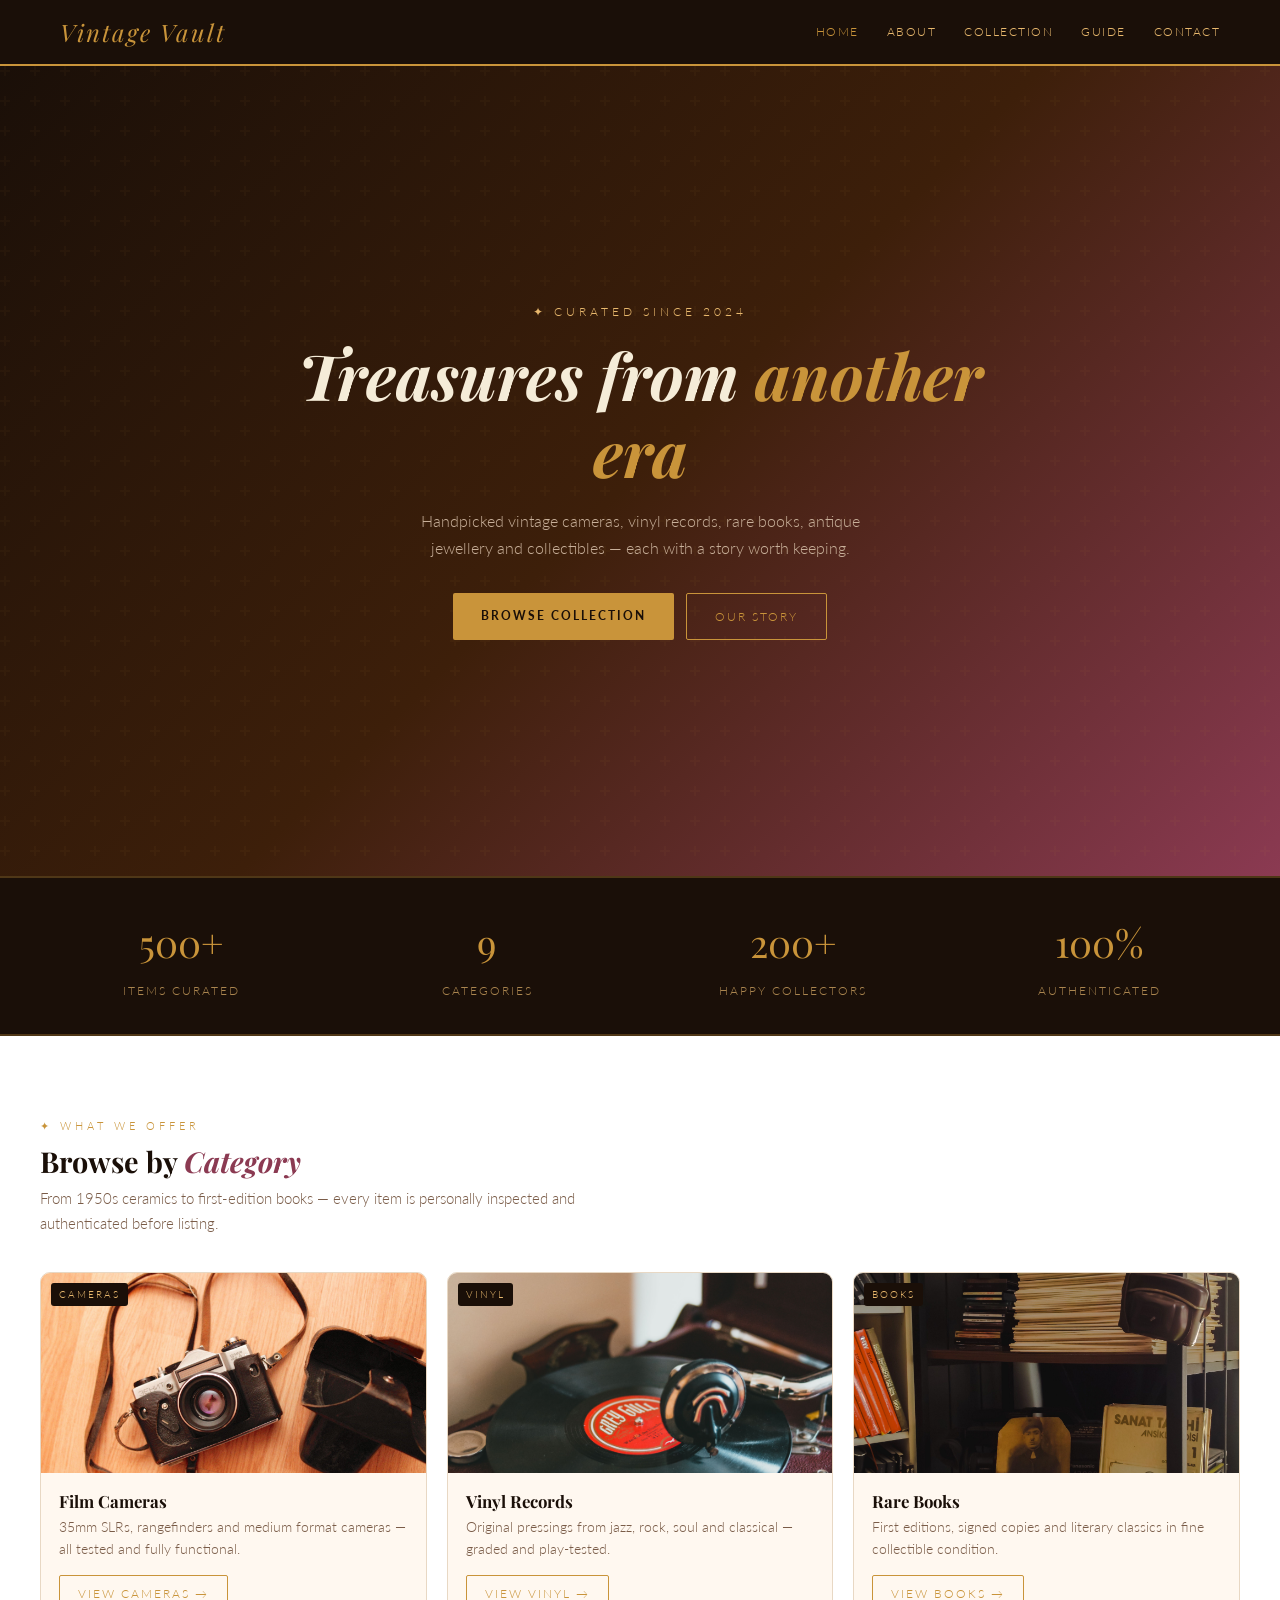
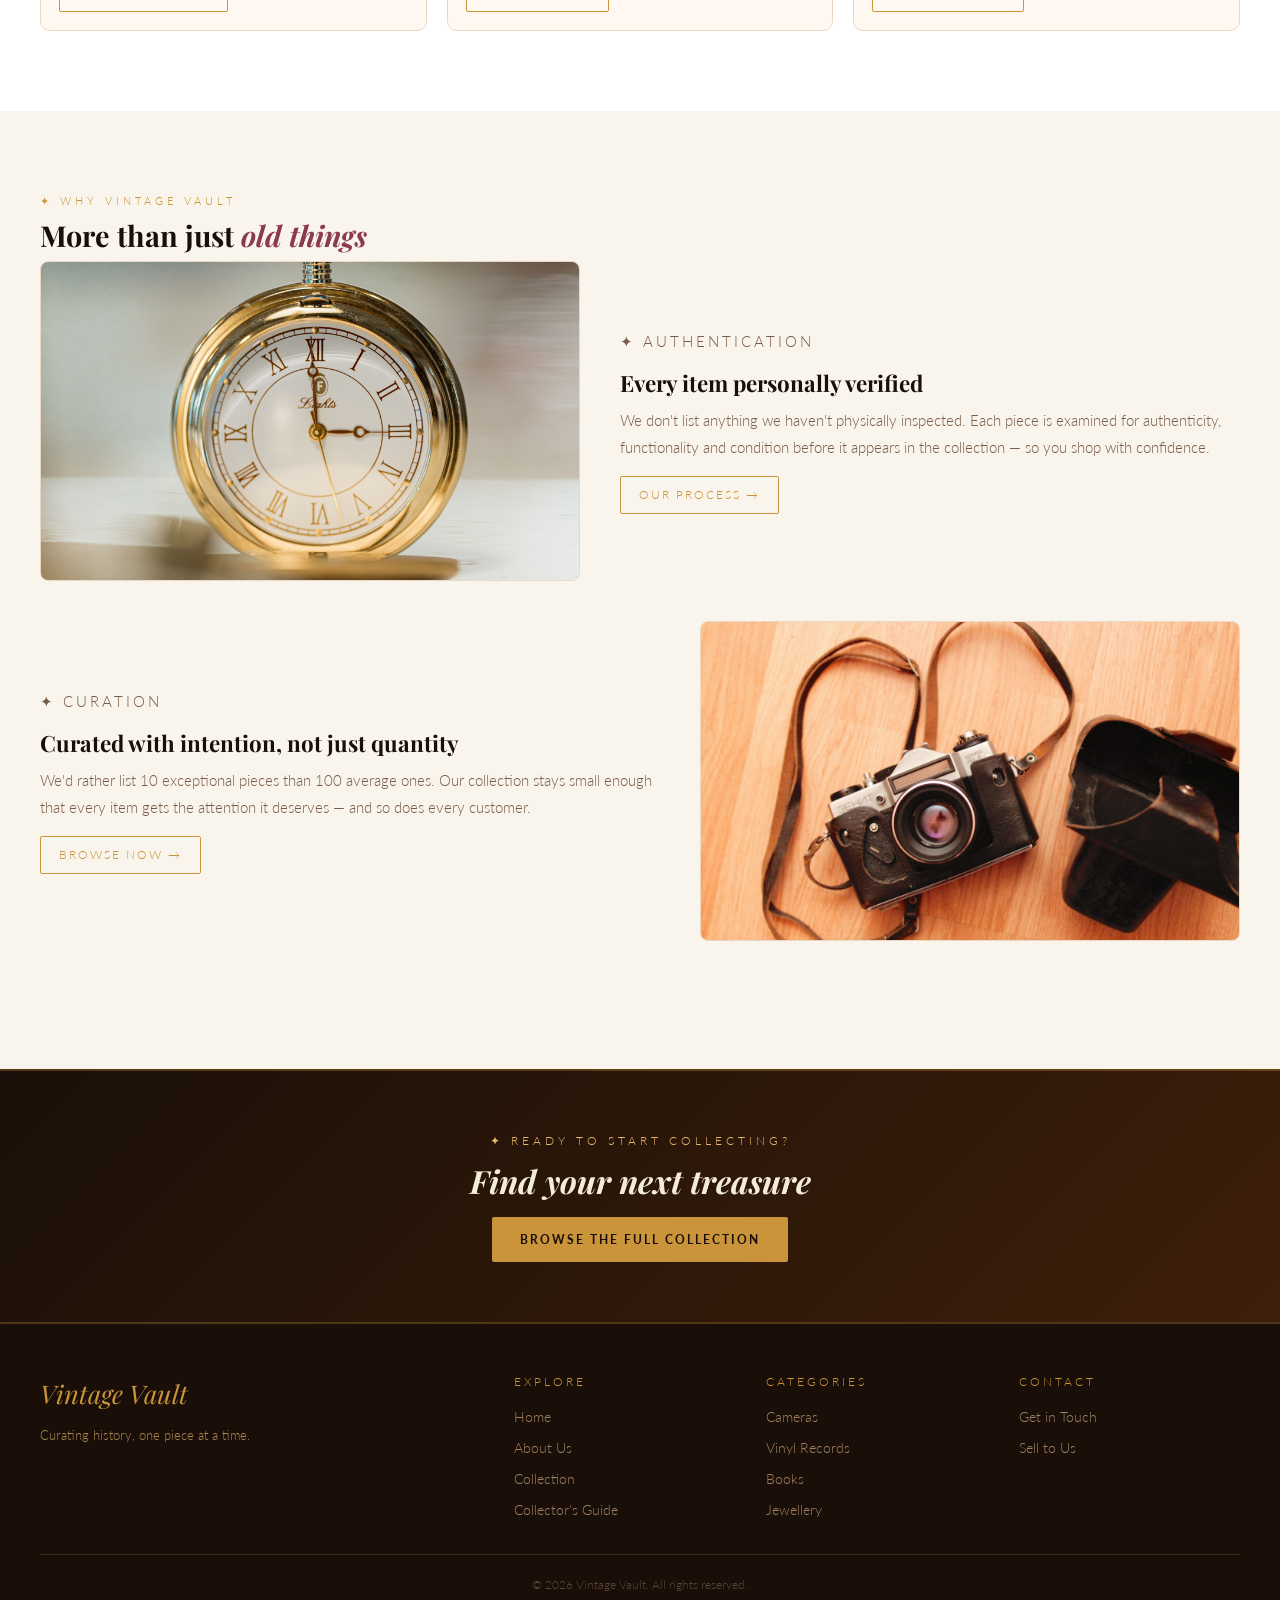
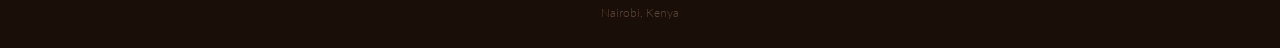
==== commit 4b88e2a2: "Fix image paths for GitHub Pages" ====
--- a/docs/vintage_site/index.html
+++ b/docs/vintage_site/index.html
@@ -84,7 +84,7 @@
         <div class="card-grid">
             <div class="card">
                 <div class="card-img-wrap">
-                    <img src="../task2_showcase/images/camera.jpg"
+                    <img src="images/camera.jpg"
                          alt="Vintage cameras" class="card-img">
                     <span class="card-tag">Cameras</span>
                 </div>
@@ -103,7 +103,7 @@
 
             <div class="card">
                 <div class="card-img-wrap">
-                    <img src="../task2_showcase/images/vinyl.jpg"
+                    <img src="images/vinyl.jpg"
                          alt="Vinyl records" class="card-img">
                     <span class="card-tag">Vinyl</span>
                 </div>
@@ -122,7 +122,7 @@
 
             <div class="card">
                 <div class="card-img-wrap">
-                    <img src="../task2_showcase/images/book.jpg"
+                    <img src="images/book.jpg"
                          alt="Rare vintage books" class="card-img">
                     <span class="card-tag">Books</span>
                 </div>
@@ -152,7 +152,7 @@
 
         <div class="feature-row">
             <div class="feature">
-                <img src="../task2_showcase/images/watch.jpg"
+                <img src="images/watch.jpg"
                      alt="Authenticated antique watch"
                      class="feature-img">
                 <div>
@@ -173,7 +173,7 @@
             </div>
 
             <div class="feature reverse">
-                <img src="../task2_showcase/images/camera.jpg"
+                <img src="images/camera.jpg"
                      alt="Curated vintage collection"
                      class="feature-img">
                 <div>
